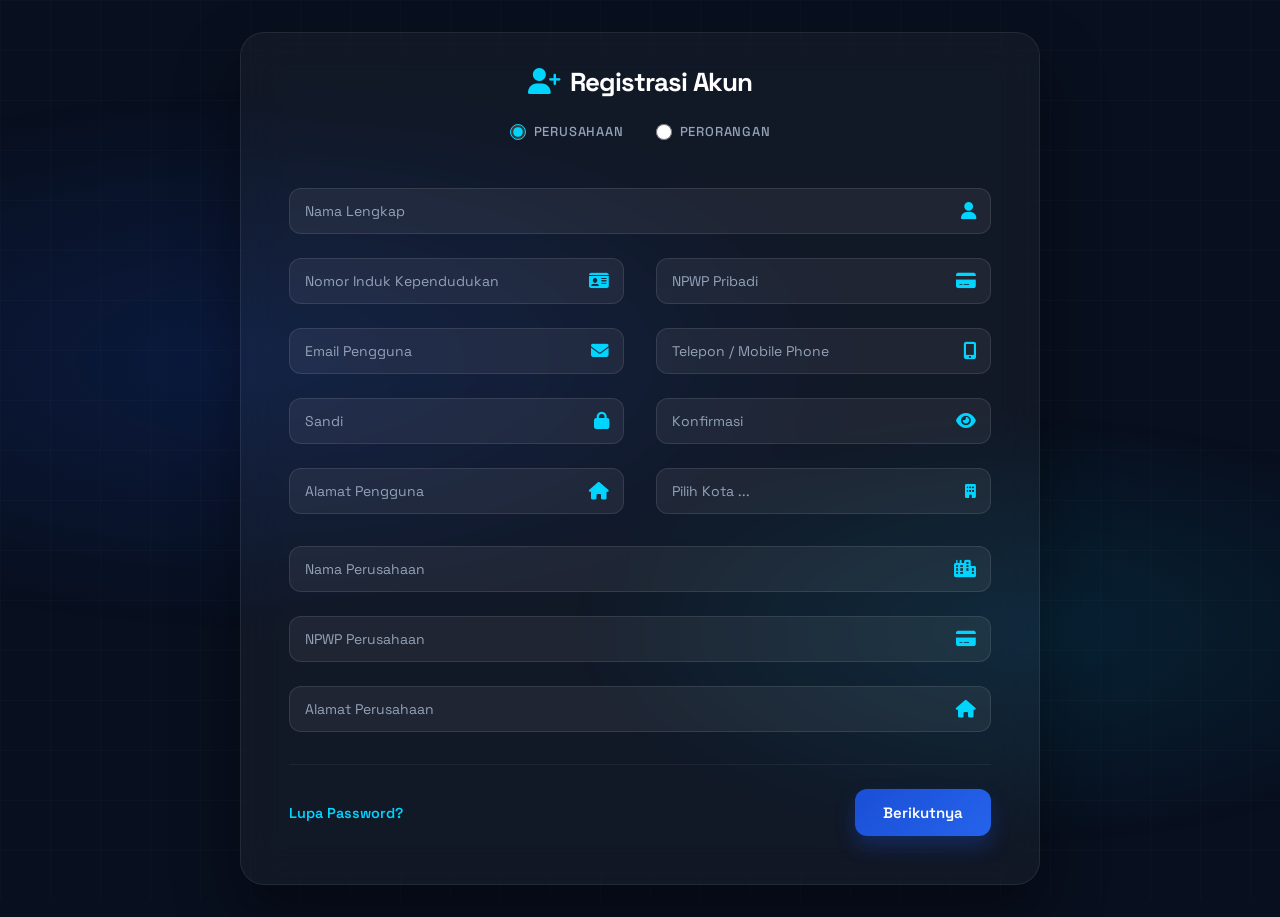
==== frontend/auth/register.html @ d7471e92 "feat: initialize CMS backend with database schema, API endpoints, and frontend dashboard views" ====
<!DOCTYPE html>
<html lang="id">

<head>
    <meta charset="UTF-8">
    <meta name="viewport" content="width=device-width, initial-scale=1.0">
    <title>Registrasi Akun</title>
    <!-- Google Fonts -->
    <link href="https://fonts.googleapis.com/css2?family=Space+Grotesk:wght@300;400;500;600;700&family=JetBrains+Mono:wght@400;600&display=swap" rel="stylesheet">
    <!-- FontAwesome Icons -->
    <link rel="stylesheet" href="https://cdnjs.cloudflare.com/ajax/libs/font-awesome/6.4.0/css/all.min.css">

    <style>
        :root {
            --navy: #080f1e;
            --blue: #1a4fd6;
            --cyan: #00d4ff;
            --green: #10b981;
            --red: #ef4444;
            --gray: #94a3b8;
            --white: #fff;
            --primary: var(--blue);
            --primary-hover: #2563eb;
            --text-main: var(--white);
            --text-muted: var(--gray);
            --error: var(--red);
            --border: rgba(255, 255, 255, 0.1);
            --surface: rgba(255, 255, 255, 0.04);
        }

        * {
            box-sizing: border-box;
            margin: 0;
            padding: 0;
            font-family: 'Space Grotesk', sans-serif;
        }

        body {
            background: var(--navy);
            min-height: 100vh;
            display: flex;
            justify-content: center;
            align-items: center;
            padding: 2rem 1rem;
            color: var(--text-main);
            position: relative;
        }
        
        body::before {
            content: ''; position: fixed; inset: 0;
            background: radial-gradient(ellipse 80% 50% at 20% 40%, rgba(26,79,214,0.18) 0, transparent 60%),
                        radial-gradient(ellipse 60% 40% at 80% 70%, rgba(0,212,255,0.1) 0, transparent 60%);
            pointer-events: none; z-index: -1;
        }
        
        body::after {
            content: ''; position: fixed; inset: 0;
            background-image: linear-gradient(rgba(255,255,255,0.02) 1px, transparent 1px),
                              linear-gradient(90deg, rgba(255,255,255,0.02) 1px, transparent 1px);
            background-size: 50px 50px; pointer-events: none; z-index: -1;
        }

        .container {
            width: 100%;
            max-width: 800px;
            background: var(--surface);
            backdrop-filter: blur(20px);
            -webkit-backdrop-filter: blur(20px);
            border-radius: 24px;
            box-shadow: 0 32px 64px rgba(0, 0, 0, 0.4);
            border: 1px solid rgba(255, 255, 255, 0.08);
            overflow: hidden;
            display: flex;
            flex-direction: column;
            transition: all 0.3s ease;
            position: relative;
            z-index: 10;
        }

        .header {
            padding: 2rem 2rem 1rem 2rem;
            text-align: center;
        }

        .header h2 {
            font-weight: 700;
            color: var(--white);
            display: flex;
            align-items: center;
            justify-content: center;
            gap: 10px;
            margin-bottom: 1.5rem;
            font-size: 26px;
            letter-spacing: -1px;
        }
        
        .header h2 i {
            color: var(--cyan);
        }

        .radio-group {
            display: flex;
            justify-content: center;
            gap: 2rem;
            margin-bottom: 2rem;
        }

        .radio-label {
            display: flex;
            align-items: center;
            gap: 8px;
            cursor: pointer;
            font-weight: 500;
            color: var(--gray);
            font-size: 13px;
            text-transform: uppercase;
            letter-spacing: 0.8px;
        }

        .radio-label input {
            accent-color: var(--cyan);
            width: 16px;
            height: 16px;
            cursor: pointer;
        }

        .stepper {
            display: flex;
            justify-content: space-between;
            align-items: center;
            margin: 0 4rem 2rem 4rem;
            position: relative;
        }

        .stepper::before {
            content: '';
            position: absolute;
            top: 15px;
            left: 10%;
            right: 10%;
            height: 2px;
            background: rgba(255,255,255,0.06);
            z-index: 0;
        }

        .step {
            position: relative;
            z-index: 1;
            display: flex;
            flex-direction: column;
            align-items: center;
            gap: 8px;
            color: var(--text-muted);
            font-size: 0.85rem;
            font-weight: 500;
        }

        .step .icon {
            width: 32px;
            height: 32px;
            border-radius: 50%;
            background: var(--navy);
            border: 2px solid var(--border);
            display: flex;
            align-items: center;
            justify-content: center;
            font-weight: 600;
            color: var(--border);
            transition: all 0.3s ease;
        }

        .step.active {
            color: var(--cyan);
        }

        .step.active .icon {
            border-color: var(--cyan);
            color: var(--cyan);
            box-shadow: 0 0 10px rgba(0, 212, 255, 0.2);
        }

        .step.completed .icon {
            background: var(--primary);
            border-color: var(--primary);
            color: #fff;
        }

        .form-area {
            padding: 0 3rem 3rem 3rem;
            height: 100%;
            display: flex;
            flex-direction: column;
        }

        .form-section {
            margin-bottom: 2rem;
            opacity: 1;
            transition: opacity 0.3s ease;
        }

        .section-title {
            font-weight: 600;
            margin-bottom: 1.5rem;
            padding-bottom: 0.5rem;
            border-bottom: 1px solid var(--border);
            color: var(--cyan);
        }

        .grid-layout {
            display: grid;
            grid-template-columns: 1fr 1fr;
            gap: 1.5rem 2rem;
        }

        .full-width {
            grid-column: span 2;
        }

        .input-group {
            position: relative;
            display: flex;
            flex-direction: column;
        }

        .input-wrapper {
            position: relative;
            display: flex;
            align-items: center;
        }

        .input-wrapper input {
            width: 100%;
            padding: 13px 40px 13px 15px;
            border: 1px solid rgba(255,255,255,0.1);
            border-radius: 12px;
            background: rgba(255,255,255,0.06);
            font-size: 14px;
            color: var(--white);
            outline: none;
            transition: all 0.2s;
        }

        .input-wrapper input:focus {
            border-color: var(--cyan);
            background: rgba(0,212,255,0.05);
            box-shadow: 0 0 0 3px rgba(0,212,255,0.1);
        }

        .input-wrapper input::placeholder {
            color: var(--text-muted);
            font-weight: 400;
        }

        .input-wrapper i {
            position: absolute;
            right: 15px;
            color: var(--cyan);
            font-size: 1.1rem;
            cursor: pointer;
        }

        .error-msg {
            color: #fca5a5;
            font-size: 12px;
            margin-top: 8px;
            display: none;
            align-items: center;
            gap: 5px;
            background: rgba(239, 68, 68, 0.1);
            border: 1px solid rgba(239, 68, 68, 0.3);
            border-radius: 10px;
            padding: 10px;
        }

        .input-group.has-error input, .input-group.has-error .dropdown-trigger {
            border-color: var(--red);
            background: rgba(239, 68, 68, 0.05);
        }

        .input-group.has-error .error-msg {
            display: flex;
        }

        .toggle-password {
            cursor: pointer;
        }

        /* Custom Dropdown Styling */
        .custom-dropdown {
            position: relative;
            width: 100%;
        }

        .dropdown-trigger {
            width: 100%;
            padding: 13px 40px 13px 15px;
            border: 1px solid rgba(255,255,255,0.1);
            border-radius: 12px;
            background: rgba(255,255,255,0.06);
            display: flex;
            justify-content: space-between;
            align-items: center;
            cursor: pointer;
            color: var(--text-muted);
            transition: all 0.2s;
            font-size: 14px;
        }

        .dropdown-trigger.has-value {
            color: var(--white);
        }

        .custom-dropdown.open .dropdown-trigger,
        .dropdown-trigger:focus {
            border-color: var(--cyan);
            background: rgba(0,212,255,0.05);
            box-shadow: 0 0 0 3px rgba(0,212,255,0.1);
        }

        .dropdown-icon {
            position: absolute;
            right: 15px;
            color: var(--cyan);
        }

        .dropdown-menu {
            position: absolute;
            top: 100%;
            left: 0;
            width: 100%;
            background: var(--navy);
            border-radius: 12px;
            box-shadow: 0 20px 40px rgba(0, 0, 0, 0.5);
            margin-top: 5px;
            z-index: 10;
            display: none;
            overflow: hidden;
            border: 1px solid rgba(255, 255, 255, 0.1);
        }

        .custom-dropdown.open .dropdown-menu {
            display: block;
            animation: fadeIn 0.2s ease;
        }

        .search-box {
            padding: 10px;
            border-bottom: 1px solid rgba(255, 255, 255, 0.1);
            position: relative;
        }

        .search-box input {
            width: 100%;
            padding: 10px 10px 10px 35px;
            border: 1px solid rgba(255,255,255,0.1);
            border-radius: 8px;
            outline: none;
            font-size: 0.9rem;
            background: rgba(255,255,255,0.04);
            color: var(--white);
        }

        .search-box input:focus {
            border-color: var(--cyan);
        }

        .search-box i {
            position: absolute;
            left: 20px;
            top: 50%;
            transform: translateY(-50%);
            color: var(--gray);
        }

        .dropdown-items {
            max-height: 200px;
            overflow-y: auto;
        }

        .dropdown-items::-webkit-scrollbar {
            width: 6px;
        }

        .dropdown-items::-webkit-scrollbar-thumb {
            background: rgba(255,255,255,0.1);
            border-radius: 3px;
        }

        .dropdown-group {
            padding: 8px 15px;
            font-weight: 700;
            color: var(--cyan);
            background: rgba(255, 255, 255, 0.02);
            font-size: 0.8rem;
            text-transform: uppercase;
            letter-spacing: 0.8px;
        }

        .dropdown-item {
            padding: 12px 15px 12px 25px;
            cursor: pointer;
            font-size: 0.9rem;
            color: var(--gray);
            transition: all 0.2s;
        }

        .dropdown-item:hover,
        .dropdown-item.active {
            background: rgba(255, 255, 255, 0.05);
            color: var(--white);
            padding-left: 30px;
        }

        .actions {
            display: flex;
            justify-content: flex-end;
            align-items: center;
            gap: 15px;
            margin-top: 2rem;
            padding-top: 1.5rem;
            border-top: 1px solid rgba(255, 255, 255, 0.06);
        }

        .btn {
            padding: 14px 28px;
            border-radius: 12px;
            font-weight: 600;
            cursor: pointer;
            transition: all 0.2s;
            border: none;
            font-size: 15px;
            font-family: 'Space Grotesk', sans-serif;
        }

        .btn-primary {
            background: linear-gradient(135deg, var(--blue), #2563eb);
            color: white;
            box-shadow: 0 10px 20px rgba(26,79,214,0.3);
        }

        .btn-primary:hover {
            transform: translateY(-2px);
            box-shadow: 0 12px 30px rgba(26,79,214,0.5);
        }

        .link {
            color: var(--cyan);
            text-decoration: none;
            font-size: 0.9rem;
            font-weight: 600;
            transition: color 0.2s;
        }

        .link:hover {
            color: var(--white);
        }

        /* Forgot Password View */
        #forgot-view {
            display: none;
            animation: fadeIn 0.4s ease;
        }

        #register-view {
            animation: fadeIn 0.4s ease;
        }

        .forgot-desc {
            text-align: center;
            color: var(--text-muted);
            margin-bottom: 2rem;
            font-size: 14px;
        }

        .otp-container {
            display: none;
            margin-top: 1rem;
        }

        @keyframes fadeIn {
            from { opacity: 0; transform: translateY(10px); }
            to { opacity: 1; transform: translateY(0); }
        }

        @media (max-width: 640px) {
            .grid-layout {
                grid-template-columns: 1fr;
            }

            .full-width {
                grid-column: span 1;
            }

            .form-area {
                padding: 0 1.5rem 2rem 1.5rem;
            }

            .stepper {
                margin: 0 2rem 2rem 2rem;
            }

            .stepper::before {
                left: 15%; right: 15%;
            }
        }
    </style>
</head>

<body>

    <div class="container">
        <!-- REGISTER VIEW -->
        <div id="register-view">
            <div class="header">
                <h2><i class="fas fa-user-plus"></i> Registrasi Akun</h2>

                <div class="radio-group" id="account-type-group">
                    <label class="radio-label">
                        <input type="radio" name="account_type" value="perusahaan" checked> Perusahaan
                    </label>
                    <label class="radio-label">
                        <input type="radio" name="account_type" value="perorangan"> Perorangan
                    </label>
                </div>
            </div>

            <div class="form-area">
                <form id="register-form">
                    <!-- SECTION 1: DATA PRIBADI -->
                    <div class="form-section" id="section-pribadi">

                        <div class="grid-layout">
                            <div class="input-group full-width">
                                <div class="input-wrapper">
                                    <input type="text" placeholder="Nama Lengkap" id="nama_lengkap">
                                    <i class="fas fa-user"></i>
                                </div>
                            </div>

                            <div class="input-group">
                                <div class="input-wrapper">
                                    <input type="text" placeholder="Nomor Induk Kependudukan" id="nik">
                                    <i class="fas fa-id-card"></i>
                                </div>
                            </div>
                            <div class="input-group">
                                <div class="input-wrapper">
                                    <input type="text" placeholder="NPWP Pribadi" id="npwp_pribadi">
                                    <i class="fas fa-credit-card"></i>
                                </div>
                            </div>

                            <div class="input-group">
                                <div class="input-wrapper">
                                    <input type="email" placeholder="Email Pengguna" id="email">
                                    <i class="fas fa-envelope"></i>
                                </div>
                            </div>
                            <div class="input-group">
                                <div class="input-wrapper">
                                    <input type="tel" placeholder="Telepon / Mobile Phone" id="telepon">
                                    <i class="fas fa-mobile-alt"></i>
                                </div>
                            </div>

                            <div class="input-group">
                                <div class="input-wrapper">
                                    <input type="password" placeholder="Sandi" id="password">
                                    <i class="fas fa-lock"></i>
                                </div>
                            </div>
                            <div class="input-group">
                                <div class="input-wrapper">
                                    <input type="password" placeholder="Konfirmasi" id="password_confirm">
                                    <i class="fas fa-eye toggle-password"
                                        onclick="togglePassword('password_confirm', this)"></i>
                                </div>
                            </div>

                            <div class="input-group">
                                <div class="input-wrapper">
                                    <input type="text" placeholder="Alamat Pengguna" id="alamat_pengguna">
                                    <i class="fas fa-home"></i>
                                </div>
                            </div>

                            <!-- CUSTOM DROPDOWN (Pilih Kota) -->
                            <div class="input-group" id="kota-group">
                                <div class="custom-dropdown" id="kota-dropdown">
                                    <div class="dropdown-trigger" onclick="toggleDropdown()">
                                        <span id="kota-selected-text">Pilih Kota ...</span>
                                        <i class="fas fa-building dropdown-icon"></i>
                                    </div>
                                    <div class="dropdown-menu">
                                        <div class="search-box">
                                            <i class="fas fa-search"></i>
                                            <input type="text" placeholder="" id="kota-search" onkeyup="filterKota()">
                                        </div>
                                        <div class="dropdown-items" id="kota-list">
                                            <div class="dropdown-group">Bali</div>
                                            <div class="dropdown-item" onclick="selectKota('Kabupaten Badung')">
                                                Kabupaten Badung</div>
                                            <div class="dropdown-item" onclick="selectKota('Kabupaten Bangli')">
                                                Kabupaten Bangli</div>
                                            <div class="dropdown-item" onclick="selectKota('Kabupaten Buleleng')">
                                                Kabupaten Buleleng</div>
                                            <div class="dropdown-item" onclick="selectKota('Kota Denpasar')">Kota
                                                Denpasar</div>
                                            <div class="dropdown-item" onclick="selectKota('Kabupaten Gianyar')">
                                                Kabupaten Gianyar</div>
                                            <div class="dropdown-item" onclick="selectKota('Kabupaten Jembrana')">
                                                Kabupaten Jembrana</div>
                                            <div class="dropdown-item" onclick="selectKota('Kabupaten Karangasem')">
                                                Kabupaten Karangasem</div>
                                        </div>
                                    </div>
                                </div>
                                <div class="error-msg" id="kota-error">
                                    <i class="fas fa-times-circle"></i> This field is required.
                                </div>
                            </div>
                        </div>
                    </div>

                    <!-- SECTION 2: DATA PERUSAHAAN (Conditionally Hidden) -->
                    <div class="form-section" id="section-perusahaan">
                        <div class="grid-layout">
                            <div class="input-group full-width">
                                <div class="input-wrapper">
                                    <input type="text" placeholder="Nama Perusahaan" id="nama_perusahaan">
                                    <i class="fas fa-city"></i>
                                </div>
                            </div>
                            <div class="input-group full-width">
                                <div class="input-wrapper">
                                    <input type="text" placeholder="NPWP Perusahaan" id="npwp_perusahaan">
                                    <i class="fas fa-credit-card"></i>
                                </div>
                            </div>
                            <div class="input-group full-width">
                                <div class="input-wrapper">
                                    <input type="text" placeholder="Alamat Perusahaan" id="alamat_perusahaan">
                                    <i class="fas fa-home"></i>
                                </div>
                            </div>
                        </div>
                    </div>

                    <div class="actions">
                        <a href="#" class="link" onclick="showForgotView(event)" style="margin-right: auto;">Lupa
                            Password?</a>
                        <span id="btn-sebelumnya" class="btn"
                            style="background: transparent; color: var(--text-muted); display: none;">Sebelumnya</span>
                        <button type="button" class="btn btn-primary" onclick="submitRegister()">Berikutnya</button>
                    </div>
                </form>
            </div>
        </div>

        <!-- FORGOT PASSWORD VIEW -->
        <div id="forgot-view">
            <div class="header">
                <h2><i class="fas fa-unlock-alt"></i> Lupa Password</h2>
            </div>
            <div class="form-area">
                <p class="forgot-desc">Masukkan alamat email yang terdaftar untuk menerima instruksi beserta kode
                    verifikasi.</p>
                <div class="grid-layout" style="grid-template-columns: 1fr;">
                    <div class="input-group">
                        <div class="input-wrapper">
                            <input type="email" placeholder="Email Pengguna" id="forgot-email">
                            <i class="fas fa-envelope"></i>
                        </div>
                    </div>
                </div>

                <div class="grid-layout otp-container" id="otp-section">
                    <div class="input-group">
                        <div class="input-wrapper">
                            <input type="text" placeholder="Kode Verifikasi (OTP)" id="forgot-otp">
                            <i class="fas fa-key"></i>
                        </div>
                        <p style="font-size: 0.8rem; color: var(--primary); margin-top: 5px;">Kode telah dikirim ke
                            email Anda.</p>
                    </div>
                </div>

                <div class="actions">
                    <a href="#" class="link" onclick="showRegisterView(event)" style="margin-right: auto;">Kembali ke
                        Login/Registrasi</a>
                    <button type="button" class="btn btn-primary" id="btn-forgot-action"
                        onclick="handleForgotAction()">Kirim Kode</button>
                </div>
            </div>
        </div>

    </div>

    <script>
        // --- Register View Logic ---

        // Handle Account Type Toggle
        const radios = document.querySelectorAll('input[name="account_type"]');
        const sectionPerusahaan = document.getElementById('section-perusahaan');
        const step2 = document.getElementById('step-2');
        const labelStep2 = document.getElementById('label-step-2');

        radios.forEach(radio => {
            radio.addEventListener('change', (e) => {
                if (e.target.value === 'perorangan') {
                    // Hide Perusahaan fields
                    sectionPerusahaan.style.display = 'none';
                    // Update Stepper
                    step2.style.display = 'none';
                } else {
                    // Show Perusahaan fields
                    sectionPerusahaan.style.display = 'block';
                    step2.style.display = 'flex';
                }
            });
        });

        // Toggle Password Visibility
        function togglePassword(inputId, icon) {
            const input = document.getElementById(inputId);
            if (input.type === "password") {
                input.type = "text";
                icon.classList.remove('fa-eye');
                icon.classList.add('fa-eye-slash');
            } else {
                input.type = "password";
                icon.classList.remove('fa-eye-slash');
                icon.classList.add('fa-eye');
            }
        }

        // Custom Dropdown Logic
        const dropdown = document.getElementById('kota-dropdown');
        const kotaInput = document.getElementById('kota-search');
        let selectedKota = null;

        function toggleDropdown() {
            dropdown.classList.toggle('open');
            if (dropdown.classList.contains('open')) {
                kotaInput.focus();
            }
        }

        // Close dropdown when clicking outside
        document.addEventListener('click', function (event) {
            if (!dropdown.contains(event.target)) {
                dropdown.classList.remove('open');
            }
        });

        function filterKota() {
            const filter = kotaInput.value.toLowerCase();
            const items = document.getElementsByClassName('dropdown-item');

            for (let i = 0; i < items.length; i++) {
                const txtValue = items[i].textContent || items[i].innerText;
                if (txtValue.toLowerCase().indexOf(filter) > -1) {
                    items[i].style.display = "";
                } else {
                    items[i].style.display = "none";
                }
            }
        }

        function selectKota(kota) {
            selectedKota = kota;
            const triggerText = document.getElementById('kota-selected-text');
            triggerText.innerText = kota;

            const trigger = document.querySelector('.dropdown-trigger');
            trigger.classList.add('has-value');

            // Remove error if exists
            document.getElementById('kota-group').classList.remove('has-error');

            dropdown.classList.remove('open');
        }

        function submitRegister() {
            // Validation example for the Dropdown (required as requested)
            const kotaGroup = document.getElementById('kota-group');
            if (!selectedKota) {
                kotaGroup.classList.add('has-error');

                // Shake animation for error
                kotaGroup.animate([
                    { transform: 'translateX(0)' },
                    { transform: 'translateX(-10px)' },
                    { transform: 'translateX(10px)' },
                    { transform: 'translateX(0)' }
                ], { duration: 400 });
                return;
            }

            // Simulate proceeding to Step 3 (Selesai)
            const step3 = document.getElementById('step-3');
            step3.classList.add('active');
            step3.classList.add('completed');
            step3.querySelector('.icon').innerHTML = '<i class="fas fa-check"></i>';
            step3.querySelector('.icon').style.color = '#fff';

            // Convert step 2 to checkmark if Perusahaan
            if (document.querySelector('input[name="account_type"]:checked').value === 'perusahaan') {
                const step2 = document.getElementById('step-2');
                step2.classList.add('completed');
                step2.querySelector('.icon').innerHTML = '<i class="fas fa-check"></i>';
            }

            alert("Pendaftaran berhasil diverifikasi! Form valid.");
        }

        // --- Forgot Password View Logic ---
        const registerView = document.getElementById('register-view');
        const forgotView = document.getElementById('forgot-view');
        let forgotState = 0; // 0: enter email, 1: verify code

        // Auto-show forgot password if hash is present
        window.addEventListener('load', () => {
            if (window.location.hash === '#forgot') {
                showForgotView({ preventDefault: () => {} });
            }
        });

        function showForgotView(e) {
            e.preventDefault();
            registerView.style.display = 'none';
            forgotView.style.display = 'block';
            forgotState = 0;
            document.getElementById('otp-section').style.display = 'none';
            document.getElementById('btn-forgot-action').innerText = 'Kirim Kode';
            document.getElementById('forgot-email').readOnly = false;
        }

        function showRegisterView(e) {
            e.preventDefault();
            forgotView.style.display = 'none';
            registerView.style.display = 'block';
        }

        function handleForgotAction() {
            const btn = document.getElementById('btn-forgot-action');
            if (forgotState === 0) {
                const email = document.getElementById('forgot-email').value;
                if (!email) {
                    alert("Harap masukkan email.");
                    return;
                }
                // Simulate sending OTP
                btn.innerHTML = '<i class="fas fa-spinner fa-spin"></i> Mengirim...';
                setTimeout(() => {
                    document.getElementById('otp-section').style.display = 'block';
                    document.getElementById('forgot-email').readOnly = true;
                    btn.innerText = 'Verifikasi & Reset';
                    forgotState = 1;
                }, 1000);
            } else if (forgotState === 1) {
                const otp = document.getElementById('forgot-otp').value;
                if (!otp) {
                    alert("Harap masukkan kode OTP.");
                    return;
                }
                // Simulate Verifying
                btn.innerHTML = '<i class="fas fa-spinner fa-spin"></i> Memverifikasi...';
                setTimeout(() => {
                    alert("Verifikasi berhasil! Silakan buat password baru (simulasi).");
                    showRegisterView({ preventDefault: () => { } });
                }, 1000);
            }
        }
    </script>
</body>

</html>
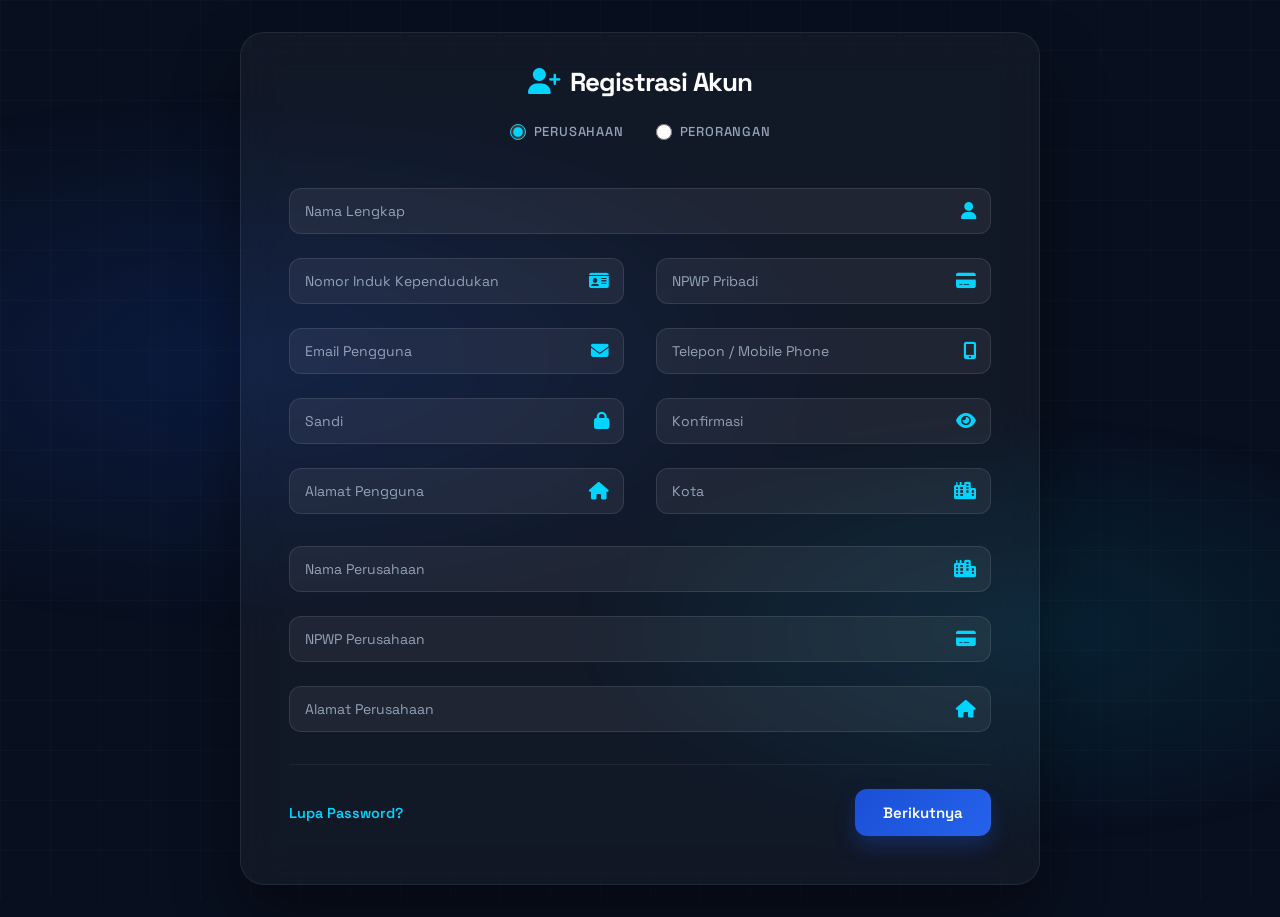
==== commit 97523d98: "feat: implement user registration and add stakeholder dashboard with tracking, container management," ====
--- a/frontend/auth/register.html
+++ b/frontend/auth/register.html
@@ -584,39 +584,10 @@
                                 </div>
                             </div>
 
-                            <!-- CUSTOM DROPDOWN (Pilih Kota) -->
-                            <div class="input-group" id="kota-group">
-                                <div class="custom-dropdown" id="kota-dropdown">
-                                    <div class="dropdown-trigger" onclick="toggleDropdown()">
-                                        <span id="kota-selected-text">Pilih Kota ...</span>
-                                        <i class="fas fa-building dropdown-icon"></i>
-                                    </div>
-                                    <div class="dropdown-menu">
-                                        <div class="search-box">
-                                            <i class="fas fa-search"></i>
-                                            <input type="text" placeholder="" id="kota-search" onkeyup="filterKota()">
-                                        </div>
-                                        <div class="dropdown-items" id="kota-list">
-                                            <div class="dropdown-group">Bali</div>
-                                            <div class="dropdown-item" onclick="selectKota('Kabupaten Badung')">
-                                                Kabupaten Badung</div>
-                                            <div class="dropdown-item" onclick="selectKota('Kabupaten Bangli')">
-                                                Kabupaten Bangli</div>
-                                            <div class="dropdown-item" onclick="selectKota('Kabupaten Buleleng')">
-                                                Kabupaten Buleleng</div>
-                                            <div class="dropdown-item" onclick="selectKota('Kota Denpasar')">Kota
-                                                Denpasar</div>
-                                            <div class="dropdown-item" onclick="selectKota('Kabupaten Gianyar')">
-                                                Kabupaten Gianyar</div>
-                                            <div class="dropdown-item" onclick="selectKota('Kabupaten Jembrana')">
-                                                Kabupaten Jembrana</div>
-                                            <div class="dropdown-item" onclick="selectKota('Kabupaten Karangasem')">
-                                                Kabupaten Karangasem</div>
-                                        </div>
-                                    </div>
-                                </div>
-                                <div class="error-msg" id="kota-error">
-                                    <i class="fas fa-times-circle"></i> This field is required.
+                            <div class="input-group">
+                                <div class="input-wrapper">
+                                    <input type="text" placeholder="Kota" id="kota">
+                                    <i class="fas fa-city"></i>
                                 </div>
                             </div>
                         </div>
@@ -694,6 +665,18 @@
             </div>
         </div>
 
+        </div>
+
+        <!-- SUCCESS VIEW -->
+        <div id="success-view" style="display: none; text-align: center; padding: 4rem 2rem;">
+            <div style="font-size: 4rem; color: var(--green); margin-bottom: 1rem;">
+                <i class="fas fa-check-circle"></i>
+            </div>
+            <h2 style="font-weight: 700; margin-bottom: 1rem;">Registrasi Sukses</h2>
+            <p style="color: var(--text-muted); margin-bottom: 2rem;">Akun Anda telah berhasil didaftarkan. Harap menunggu verifikasi dari admin sebelum Anda dapat login ke dalam sistem.</p>
+            <a href="login.html" class="btn btn-primary" style="text-decoration: none; display: inline-block;">Kembali ke Login</a>
+        </div>
+
     </div>
 
     <script>
@@ -734,84 +717,38 @@
             }
         }
 
-        // Custom Dropdown Logic
-        const dropdown = document.getElementById('kota-dropdown');
-        const kotaInput = document.getElementById('kota-search');
-        let selectedKota = null;
-
-        function toggleDropdown() {
-            dropdown.classList.toggle('open');
-            if (dropdown.classList.contains('open')) {
-                kotaInput.focus();
-            }
-        }
-
-        // Close dropdown when clicking outside
-        document.addEventListener('click', function (event) {
-            if (!dropdown.contains(event.target)) {
-                dropdown.classList.remove('open');
-            }
-        });
-
-        function filterKota() {
-            const filter = kotaInput.value.toLowerCase();
-            const items = document.getElementsByClassName('dropdown-item');
-
-            for (let i = 0; i < items.length; i++) {
-                const txtValue = items[i].textContent || items[i].innerText;
-                if (txtValue.toLowerCase().indexOf(filter) > -1) {
-                    items[i].style.display = "";
+
+
+        async function submitRegister() {
+            const name = document.getElementById('nama_lengkap').value;
+            const email = document.getElementById('email').value;
+            const password = document.getElementById('password').value;
+            const port = document.getElementById('kota').value;
+
+            if (!name || !email || !password) {
+                alert("Harap lengkapi nama, email, dan password.");
+                return;
+            }
+
+            try {
+                const response = await fetch('../../backend/api/register.php', {
+                    method: 'POST',
+                    headers: { 'Content-Type': 'application/json' },
+                    body: JSON.stringify({ name, email, password, port })
+                });
+
+                const result = await response.json();
+                
+                if (result.success) {
+                    // Show success message
+                    document.getElementById('register-view').style.display = 'none';
+                    document.getElementById('success-view').style.display = 'block';
                 } else {
-                    items[i].style.display = "none";
+                    alert(result.error || "Pendaftaran gagal");
                 }
-            }
-        }
-
-        function selectKota(kota) {
-            selectedKota = kota;
-            const triggerText = document.getElementById('kota-selected-text');
-            triggerText.innerText = kota;
-
-            const trigger = document.querySelector('.dropdown-trigger');
-            trigger.classList.add('has-value');
-
-            // Remove error if exists
-            document.getElementById('kota-group').classList.remove('has-error');
-
-            dropdown.classList.remove('open');
-        }
-
-        function submitRegister() {
-            // Validation example for the Dropdown (required as requested)
-            const kotaGroup = document.getElementById('kota-group');
-            if (!selectedKota) {
-                kotaGroup.classList.add('has-error');
-
-                // Shake animation for error
-                kotaGroup.animate([
-                    { transform: 'translateX(0)' },
-                    { transform: 'translateX(-10px)' },
-                    { transform: 'translateX(10px)' },
-                    { transform: 'translateX(0)' }
-                ], { duration: 400 });
-                return;
-            }
-
-            // Simulate proceeding to Step 3 (Selesai)
-            const step3 = document.getElementById('step-3');
-            step3.classList.add('active');
-            step3.classList.add('completed');
-            step3.querySelector('.icon').innerHTML = '<i class="fas fa-check"></i>';
-            step3.querySelector('.icon').style.color = '#fff';
-
-            // Convert step 2 to checkmark if Perusahaan
-            if (document.querySelector('input[name="account_type"]:checked').value === 'perusahaan') {
-                const step2 = document.getElementById('step-2');
-                step2.classList.add('completed');
-                step2.querySelector('.icon').innerHTML = '<i class="fas fa-check"></i>';
-            }
-
-            alert("Pendaftaran berhasil diverifikasi! Form valid.");
+            } catch (error) {
+                alert("Terjadi kesalahan jaringan.");
+            }
         }
 
         // --- Forgot Password View Logic ---
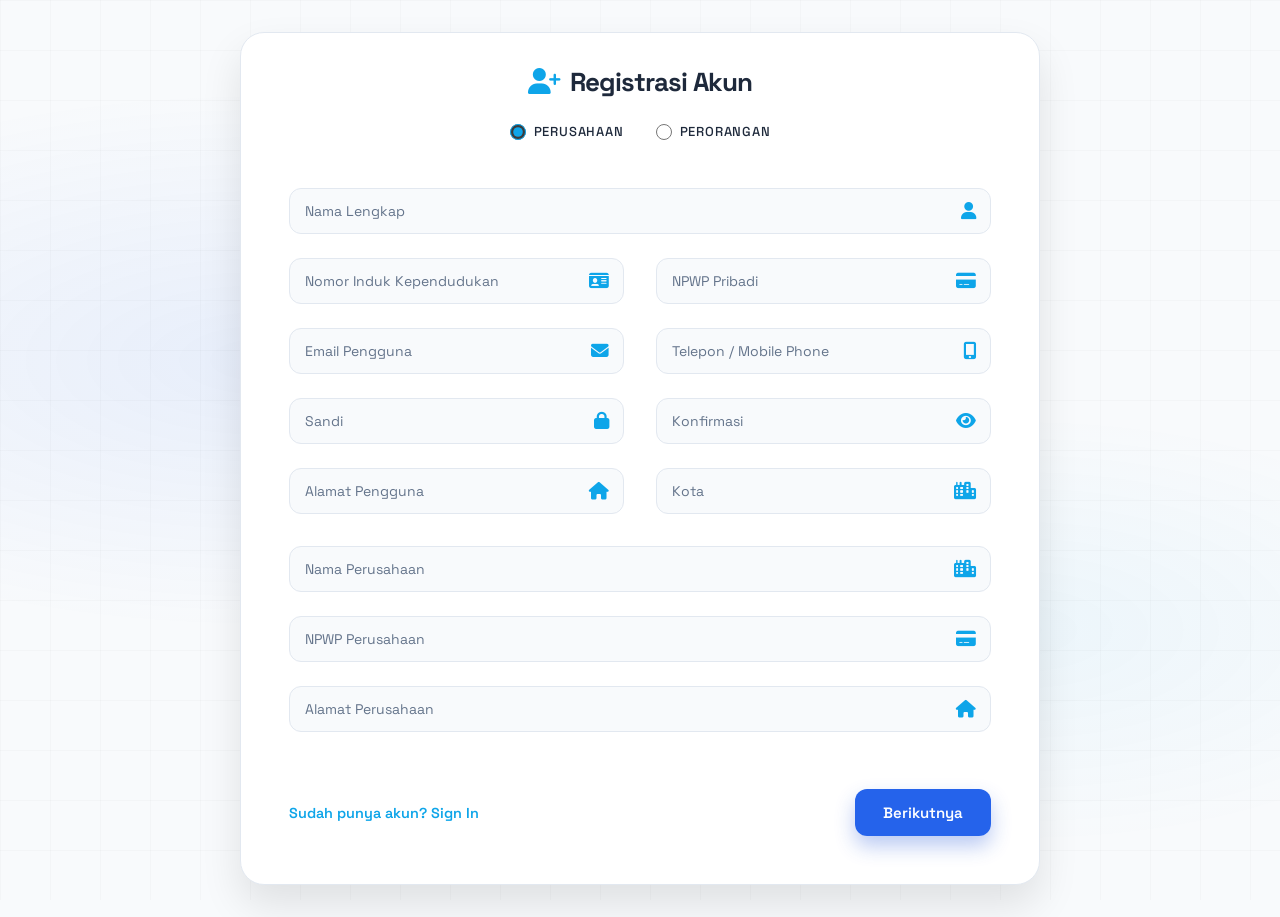
==== commit b6f68722: "feat: implement core user authentication, multi-role dashboard structure, and backend API integratio" ====
--- a/frontend/auth/register.html
+++ b/frontend/auth/register.html
@@ -9,501 +9,7 @@
     <link href="https://fonts.googleapis.com/css2?family=Space+Grotesk:wght@300;400;500;600;700&family=JetBrains+Mono:wght@400;600&display=swap" rel="stylesheet">
     <!-- FontAwesome Icons -->
     <link rel="stylesheet" href="https://cdnjs.cloudflare.com/ajax/libs/font-awesome/6.4.0/css/all.min.css">
-
-    <style>
-        :root {
-            --navy: #080f1e;
-            --blue: #1a4fd6;
-            --cyan: #00d4ff;
-            --green: #10b981;
-            --red: #ef4444;
-            --gray: #94a3b8;
-            --white: #fff;
-            --primary: var(--blue);
-            --primary-hover: #2563eb;
-            --text-main: var(--white);
-            --text-muted: var(--gray);
-            --error: var(--red);
-            --border: rgba(255, 255, 255, 0.1);
-            --surface: rgba(255, 255, 255, 0.04);
-        }
-
-        * {
-            box-sizing: border-box;
-            margin: 0;
-            padding: 0;
-            font-family: 'Space Grotesk', sans-serif;
-        }
-
-        body {
-            background: var(--navy);
-            min-height: 100vh;
-            display: flex;
-            justify-content: center;
-            align-items: center;
-            padding: 2rem 1rem;
-            color: var(--text-main);
-            position: relative;
-        }
-        
-        body::before {
-            content: ''; position: fixed; inset: 0;
-            background: radial-gradient(ellipse 80% 50% at 20% 40%, rgba(26,79,214,0.18) 0, transparent 60%),
-                        radial-gradient(ellipse 60% 40% at 80% 70%, rgba(0,212,255,0.1) 0, transparent 60%);
-            pointer-events: none; z-index: -1;
-        }
-        
-        body::after {
-            content: ''; position: fixed; inset: 0;
-            background-image: linear-gradient(rgba(255,255,255,0.02) 1px, transparent 1px),
-                              linear-gradient(90deg, rgba(255,255,255,0.02) 1px, transparent 1px);
-            background-size: 50px 50px; pointer-events: none; z-index: -1;
-        }
-
-        .container {
-            width: 100%;
-            max-width: 800px;
-            background: var(--surface);
-            backdrop-filter: blur(20px);
-            -webkit-backdrop-filter: blur(20px);
-            border-radius: 24px;
-            box-shadow: 0 32px 64px rgba(0, 0, 0, 0.4);
-            border: 1px solid rgba(255, 255, 255, 0.08);
-            overflow: hidden;
-            display: flex;
-            flex-direction: column;
-            transition: all 0.3s ease;
-            position: relative;
-            z-index: 10;
-        }
-
-        .header {
-            padding: 2rem 2rem 1rem 2rem;
-            text-align: center;
-        }
-
-        .header h2 {
-            font-weight: 700;
-            color: var(--white);
-            display: flex;
-            align-items: center;
-            justify-content: center;
-            gap: 10px;
-            margin-bottom: 1.5rem;
-            font-size: 26px;
-            letter-spacing: -1px;
-        }
-        
-        .header h2 i {
-            color: var(--cyan);
-        }
-
-        .radio-group {
-            display: flex;
-            justify-content: center;
-            gap: 2rem;
-            margin-bottom: 2rem;
-        }
-
-        .radio-label {
-            display: flex;
-            align-items: center;
-            gap: 8px;
-            cursor: pointer;
-            font-weight: 500;
-            color: var(--gray);
-            font-size: 13px;
-            text-transform: uppercase;
-            letter-spacing: 0.8px;
-        }
-
-        .radio-label input {
-            accent-color: var(--cyan);
-            width: 16px;
-            height: 16px;
-            cursor: pointer;
-        }
-
-        .stepper {
-            display: flex;
-            justify-content: space-between;
-            align-items: center;
-            margin: 0 4rem 2rem 4rem;
-            position: relative;
-        }
-
-        .stepper::before {
-            content: '';
-            position: absolute;
-            top: 15px;
-            left: 10%;
-            right: 10%;
-            height: 2px;
-            background: rgba(255,255,255,0.06);
-            z-index: 0;
-        }
-
-        .step {
-            position: relative;
-            z-index: 1;
-            display: flex;
-            flex-direction: column;
-            align-items: center;
-            gap: 8px;
-            color: var(--text-muted);
-            font-size: 0.85rem;
-            font-weight: 500;
-        }
-
-        .step .icon {
-            width: 32px;
-            height: 32px;
-            border-radius: 50%;
-            background: var(--navy);
-            border: 2px solid var(--border);
-            display: flex;
-            align-items: center;
-            justify-content: center;
-            font-weight: 600;
-            color: var(--border);
-            transition: all 0.3s ease;
-        }
-
-        .step.active {
-            color: var(--cyan);
-        }
-
-        .step.active .icon {
-            border-color: var(--cyan);
-            color: var(--cyan);
-            box-shadow: 0 0 10px rgba(0, 212, 255, 0.2);
-        }
-
-        .step.completed .icon {
-            background: var(--primary);
-            border-color: var(--primary);
-            color: #fff;
-        }
-
-        .form-area {
-            padding: 0 3rem 3rem 3rem;
-            height: 100%;
-            display: flex;
-            flex-direction: column;
-        }
-
-        .form-section {
-            margin-bottom: 2rem;
-            opacity: 1;
-            transition: opacity 0.3s ease;
-        }
-
-        .section-title {
-            font-weight: 600;
-            margin-bottom: 1.5rem;
-            padding-bottom: 0.5rem;
-            border-bottom: 1px solid var(--border);
-            color: var(--cyan);
-        }
-
-        .grid-layout {
-            display: grid;
-            grid-template-columns: 1fr 1fr;
-            gap: 1.5rem 2rem;
-        }
-
-        .full-width {
-            grid-column: span 2;
-        }
-
-        .input-group {
-            position: relative;
-            display: flex;
-            flex-direction: column;
-        }
-
-        .input-wrapper {
-            position: relative;
-            display: flex;
-            align-items: center;
-        }
-
-        .input-wrapper input {
-            width: 100%;
-            padding: 13px 40px 13px 15px;
-            border: 1px solid rgba(255,255,255,0.1);
-            border-radius: 12px;
-            background: rgba(255,255,255,0.06);
-            font-size: 14px;
-            color: var(--white);
-            outline: none;
-            transition: all 0.2s;
-        }
-
-        .input-wrapper input:focus {
-            border-color: var(--cyan);
-            background: rgba(0,212,255,0.05);
-            box-shadow: 0 0 0 3px rgba(0,212,255,0.1);
-        }
-
-        .input-wrapper input::placeholder {
-            color: var(--text-muted);
-            font-weight: 400;
-        }
-
-        .input-wrapper i {
-            position: absolute;
-            right: 15px;
-            color: var(--cyan);
-            font-size: 1.1rem;
-            cursor: pointer;
-        }
-
-        .error-msg {
-            color: #fca5a5;
-            font-size: 12px;
-            margin-top: 8px;
-            display: none;
-            align-items: center;
-            gap: 5px;
-            background: rgba(239, 68, 68, 0.1);
-            border: 1px solid rgba(239, 68, 68, 0.3);
-            border-radius: 10px;
-            padding: 10px;
-        }
-
-        .input-group.has-error input, .input-group.has-error .dropdown-trigger {
-            border-color: var(--red);
-            background: rgba(239, 68, 68, 0.05);
-        }
-
-        .input-group.has-error .error-msg {
-            display: flex;
-        }
-
-        .toggle-password {
-            cursor: pointer;
-        }
-
-        /* Custom Dropdown Styling */
-        .custom-dropdown {
-            position: relative;
-            width: 100%;
-        }
-
-        .dropdown-trigger {
-            width: 100%;
-            padding: 13px 40px 13px 15px;
-            border: 1px solid rgba(255,255,255,0.1);
-            border-radius: 12px;
-            background: rgba(255,255,255,0.06);
-            display: flex;
-            justify-content: space-between;
-            align-items: center;
-            cursor: pointer;
-            color: var(--text-muted);
-            transition: all 0.2s;
-            font-size: 14px;
-        }
-
-        .dropdown-trigger.has-value {
-            color: var(--white);
-        }
-
-        .custom-dropdown.open .dropdown-trigger,
-        .dropdown-trigger:focus {
-            border-color: var(--cyan);
-            background: rgba(0,212,255,0.05);
-            box-shadow: 0 0 0 3px rgba(0,212,255,0.1);
-        }
-
-        .dropdown-icon {
-            position: absolute;
-            right: 15px;
-            color: var(--cyan);
-        }
-
-        .dropdown-menu {
-            position: absolute;
-            top: 100%;
-            left: 0;
-            width: 100%;
-            background: var(--navy);
-            border-radius: 12px;
-            box-shadow: 0 20px 40px rgba(0, 0, 0, 0.5);
-            margin-top: 5px;
-            z-index: 10;
-            display: none;
-            overflow: hidden;
-            border: 1px solid rgba(255, 255, 255, 0.1);
-        }
-
-        .custom-dropdown.open .dropdown-menu {
-            display: block;
-            animation: fadeIn 0.2s ease;
-        }
-
-        .search-box {
-            padding: 10px;
-            border-bottom: 1px solid rgba(255, 255, 255, 0.1);
-            position: relative;
-        }
-
-        .search-box input {
-            width: 100%;
-            padding: 10px 10px 10px 35px;
-            border: 1px solid rgba(255,255,255,0.1);
-            border-radius: 8px;
-            outline: none;
-            font-size: 0.9rem;
-            background: rgba(255,255,255,0.04);
-            color: var(--white);
-        }
-
-        .search-box input:focus {
-            border-color: var(--cyan);
-        }
-
-        .search-box i {
-            position: absolute;
-            left: 20px;
-            top: 50%;
-            transform: translateY(-50%);
-            color: var(--gray);
-        }
-
-        .dropdown-items {
-            max-height: 200px;
-            overflow-y: auto;
-        }
-
-        .dropdown-items::-webkit-scrollbar {
-            width: 6px;
-        }
-
-        .dropdown-items::-webkit-scrollbar-thumb {
-            background: rgba(255,255,255,0.1);
-            border-radius: 3px;
-        }
-
-        .dropdown-group {
-            padding: 8px 15px;
-            font-weight: 700;
-            color: var(--cyan);
-            background: rgba(255, 255, 255, 0.02);
-            font-size: 0.8rem;
-            text-transform: uppercase;
-            letter-spacing: 0.8px;
-        }
-
-        .dropdown-item {
-            padding: 12px 15px 12px 25px;
-            cursor: pointer;
-            font-size: 0.9rem;
-            color: var(--gray);
-            transition: all 0.2s;
-        }
-
-        .dropdown-item:hover,
-        .dropdown-item.active {
-            background: rgba(255, 255, 255, 0.05);
-            color: var(--white);
-            padding-left: 30px;
-        }
-
-        .actions {
-            display: flex;
-            justify-content: flex-end;
-            align-items: center;
-            gap: 15px;
-            margin-top: 2rem;
-            padding-top: 1.5rem;
-            border-top: 1px solid rgba(255, 255, 255, 0.06);
-        }
-
-        .btn {
-            padding: 14px 28px;
-            border-radius: 12px;
-            font-weight: 600;
-            cursor: pointer;
-            transition: all 0.2s;
-            border: none;
-            font-size: 15px;
-            font-family: 'Space Grotesk', sans-serif;
-        }
-
-        .btn-primary {
-            background: linear-gradient(135deg, var(--blue), #2563eb);
-            color: white;
-            box-shadow: 0 10px 20px rgba(26,79,214,0.3);
-        }
-
-        .btn-primary:hover {
-            transform: translateY(-2px);
-            box-shadow: 0 12px 30px rgba(26,79,214,0.5);
-        }
-
-        .link {
-            color: var(--cyan);
-            text-decoration: none;
-            font-size: 0.9rem;
-            font-weight: 600;
-            transition: color 0.2s;
-        }
-
-        .link:hover {
-            color: var(--white);
-        }
-
-        /* Forgot Password View */
-        #forgot-view {
-            display: none;
-            animation: fadeIn 0.4s ease;
-        }
-
-        #register-view {
-            animation: fadeIn 0.4s ease;
-        }
-
-        .forgot-desc {
-            text-align: center;
-            color: var(--text-muted);
-            margin-bottom: 2rem;
-            font-size: 14px;
-        }
-
-        .otp-container {
-            display: none;
-            margin-top: 1rem;
-        }
-
-        @keyframes fadeIn {
-            from { opacity: 0; transform: translateY(10px); }
-            to { opacity: 1; transform: translateY(0); }
-        }
-
-        @media (max-width: 640px) {
-            .grid-layout {
-                grid-template-columns: 1fr;
-            }
-
-            .full-width {
-                grid-column: span 1;
-            }
-
-            .form-area {
-                padding: 0 1.5rem 2rem 1.5rem;
-            }
-
-            .stepper {
-                margin: 0 2rem 2rem 2rem;
-            }
-
-            .stepper::before {
-                left: 15%; right: 15%;
-            }
-        }
-    </style>
+    <link rel="stylesheet" href="../assets/css/register.css">
 </head>
 
 <body>
@@ -618,8 +124,7 @@
                     </div>
 
                     <div class="actions">
-                        <a href="#" class="link" onclick="showForgotView(event)" style="margin-right: auto;">Lupa
-                            Password?</a>
+                        <a href="login.html" class="link" style="margin-right: auto;">Sudah punya akun? Sign In</a>
                         <span id="btn-sebelumnya" class="btn"
                             style="background: transparent; color: var(--text-muted); display: none;">Sebelumnya</span>
                         <button type="button" class="btn btn-primary" onclick="submitRegister()">Berikutnya</button>
@@ -657,14 +162,12 @@
                 </div>
 
                 <div class="actions">
-                    <a href="#" class="link" onclick="showRegisterView(event)" style="margin-right: auto;">Kembali ke
-                        Login/Registrasi</a>
+                    <a href="login.html" class="link" style="margin-right: auto;">Kembali ke
+                        login</a>
                     <button type="button" class="btn btn-primary" id="btn-forgot-action"
                         onclick="handleForgotAction()">Kirim Kode</button>
                 </div>
             </div>
-        </div>
-
         </div>
 
         <!-- SUCCESS VIEW -->
@@ -719,22 +222,30 @@
 
 
 
+        let isRegistering = false;
         async function submitRegister() {
-            const name = document.getElementById('nama_lengkap').value;
-            const email = document.getElementById('email').value;
-            const password = document.getElementById('password').value;
-            const port = document.getElementById('kota').value;
-
-            if (!name || !email || !password) {
-                alert("Harap lengkapi nama, email, dan password.");
-                return;
-            }
-
+            if (isRegistering) return;
+            isRegistering = true;
             try {
+                const isPerusahaan = document.querySelector('input[name="account_type"]:checked').value === 'perusahaan';
+                const name = document.getElementById('nama_lengkap').value;
+                const nik = document.getElementById('nik').value;
+                const npwp = isPerusahaan ? document.getElementById('npwp_perusahaan').value : document.getElementById('npwp_pribadi').value;
+                const email = document.getElementById('email').value;
+                const telepon = document.getElementById('telepon').value;
+                const password = document.getElementById('password').value;
+                const alamat = isPerusahaan ? document.getElementById('alamat_perusahaan').value : document.getElementById('alamat_pengguna').value;
+                const port = document.getElementById('kota').value;
+
+                if (!name || !email || !password) {
+                    alert("Harap lengkapi nama, email, dan password.");
+                    return;
+                }
+
                 const response = await fetch('../../backend/api/register.php', {
                     method: 'POST',
                     headers: { 'Content-Type': 'application/json' },
-                    body: JSON.stringify({ name, email, password, port })
+                    body: JSON.stringify({ name, nik, npwp, email, telepon, password, alamat, port })
                 });
 
                 const result = await response.json();
@@ -748,6 +259,8 @@
                 }
             } catch (error) {
                 alert("Terjadi kesalahan jaringan.");
+            } finally {
+                isRegistering = false;
             }
         }
 
@@ -812,4 +325,4 @@
     </script>
 </body>
 
-</html>+</html>
--- a/frontend/assets/css/register.css
+++ b/frontend/assets/css/register.css
@@ -0,0 +1,492 @@
+:root {
+            --bg-dark: #f8fafc;
+            --card-bg: #ffffff;
+            --primary: #2563eb;
+            --secondary: #64748b;
+            --accent: #0ea5e9;
+            --cyan: #0ea5e9;
+            --blue: #2563eb;
+            --green: #10b981;
+            --red: #ef4444;
+            --white: #1e293b;
+            --text-main: #1e293b;
+            --text-muted: #64748b;
+            --border: #e2e8f0;
+            --input-bg: #f8fafc;
+            --surface: #ffffff;
+            --navy: #f8fafc;
+        }
+
+        * {
+            box-sizing: border-box;
+            margin: 0;
+            padding: 0;
+            font-family: 'Space Grotesk', sans-serif;
+        }
+
+        body {
+            background: var(--navy);
+            min-height: 100vh;
+            display: flex;
+            justify-content: center;
+            align-items: center;
+            padding: 2rem 1rem;
+            color: var(--text-main);
+            position: relative;
+        }
+        
+        body::before {
+    content: ''; position: fixed; inset: 0;
+    background: radial-gradient(ellipse 80% 50% at 20% 40%, rgba(37,99,235,0.08) 0, transparent 60%),
+                radial-gradient(ellipse 60% 40% at 80% 70%, rgba(14,165,233,0.05) 0, transparent 60%);
+    pointer-events: none; z-index: -1;
+}
+        
+        body::after {
+    content: ''; position: fixed; inset: 0;
+    background-image: linear-gradient(rgba(0,0,0,0.02) 1px, transparent 1px),
+                      linear-gradient(90deg, rgba(0,0,0,0.02) 1px, transparent 1px);
+    background-size: 50px 50px; pointer-events: none; z-index: -1;
+}
+
+        .container {
+    width: 100%;
+    max-width: 800px;
+    background: var(--surface);
+    border-radius: 24px;
+    box-shadow: 0 20px 40px rgba(0, 0, 0, 0.1);
+    border: 1px solid var(--border);
+    overflow: hidden;
+    display: flex;
+    flex-direction: column;
+    transition: all 0.3s ease;
+    position: relative;
+    z-index: 10;
+}
+
+        .header {
+            padding: 2rem 2rem 1rem 2rem;
+            text-align: center;
+        }
+
+        .header h2 {
+            font-weight: 700;
+            color: var(--white);
+            display: flex;
+            align-items: center;
+            justify-content: center;
+            gap: 10px;
+            margin-bottom: 1.5rem;
+            font-size: 26px;
+            letter-spacing: -1px;
+        }
+        
+        .header h2 i {
+            color: var(--cyan);
+        }
+
+        .radio-group {
+            display: flex;
+            justify-content: center;
+            gap: 2rem;
+            margin-bottom: 2rem;
+        }
+
+        .radio-label {
+            display: flex;
+            align-items: center;
+            gap: 8px;
+            cursor: pointer;
+            font-weight: 500;
+            color: var(--gray);
+            font-size: 13px;
+            text-transform: uppercase;
+            letter-spacing: 0.8px;
+        }
+
+        .radio-label input {
+            accent-color: var(--cyan);
+            width: 16px;
+            height: 16px;
+            cursor: pointer;
+        }
+
+        .stepper {
+            display: flex;
+            justify-content: space-between;
+            align-items: center;
+            margin: 0 4rem 2rem 4rem;
+            position: relative;
+        }
+
+        .stepper::before {
+    content: '';
+    position: absolute;
+    top: 15px;
+    left: 10%;
+    right: 10%;
+    height: 2px;
+    background: #e2e8f0;
+    z-index: 0;
+}
+
+        .step {
+            position: relative;
+            z-index: 1;
+            display: flex;
+            flex-direction: column;
+            align-items: center;
+            gap: 8px;
+            color: var(--text-muted);
+            font-size: 0.85rem;
+            font-weight: 500;
+        }
+
+        .step .icon {
+            width: 32px;
+            height: 32px;
+            border-radius: 50%;
+            background: var(--navy);
+            border: 2px solid var(--border);
+            display: flex;
+            align-items: center;
+            justify-content: center;
+            font-weight: 600;
+            color: var(--border);
+            transition: all 0.3s ease;
+        }
+
+        .step.active {
+            color: var(--cyan);
+        }
+
+        .step.active .icon {
+            border-color: var(--cyan);
+            color: var(--cyan);
+            box-shadow: 0 0 10px rgba(0, 212, 255, 0.2);
+        }
+
+        .step.completed .icon {
+            background: var(--primary);
+            border-color: var(--primary);
+            color: #fff;
+        }
+
+        .form-area {
+            padding: 0 3rem 3rem 3rem;
+            height: 100%;
+            display: flex;
+            flex-direction: column;
+        }
+
+        .form-section {
+            margin-bottom: 2rem;
+            opacity: 1;
+            transition: opacity 0.3s ease;
+        }
+
+        .section-title {
+            font-weight: 600;
+            margin-bottom: 1.5rem;
+            padding-bottom: 0.5rem;
+            border-bottom: 1px solid var(--border);
+            color: var(--cyan);
+        }
+
+        .grid-layout {
+            display: grid;
+            grid-template-columns: 1fr 1fr;
+            gap: 1.5rem 2rem;
+        }
+
+        .full-width {
+            grid-column: span 2;
+        }
+
+        .input-group {
+            position: relative;
+            display: flex;
+            flex-direction: column;
+        }
+
+        .input-wrapper {
+            position: relative;
+            display: flex;
+            align-items: center;
+        }
+
+        .input-wrapper input {
+    width: 100%;
+    padding: 13px 40px 13px 15px;
+    border: 1px solid var(--border);
+    border-radius: 12px;
+    background: #f8fafc;
+    font-size: 14px;
+    color: var(--text-main);
+    outline: none;
+    transition: all 0.2s;
+}
+
+        .input-wrapper input:focus {
+            border-color: var(--cyan);
+            background: rgba(0,212,255,0.05);
+            box-shadow: 0 0 0 3px rgba(0,212,255,0.1);
+        }
+
+        .input-wrapper input::placeholder {
+            color: var(--text-muted);
+            font-weight: 400;
+        }
+
+        .input-wrapper i {
+            position: absolute;
+            right: 15px;
+            color: var(--cyan);
+            font-size: 1.1rem;
+            cursor: pointer;
+        }
+
+        .error-msg {
+            color: #fca5a5;
+            font-size: 12px;
+            margin-top: 8px;
+            display: none;
+            align-items: center;
+            gap: 5px;
+            background: rgba(239, 68, 68, 0.1);
+            border: 1px solid rgba(239, 68, 68, 0.3);
+            border-radius: 10px;
+            padding: 10px;
+        }
+
+        .input-group.has-error input, .input-group.has-error .dropdown-trigger {
+            border-color: var(--red);
+            background: rgba(239, 68, 68, 0.05);
+        }
+
+        .input-group.has-error .error-msg {
+            display: flex;
+        }
+
+        .toggle-password {
+            cursor: pointer;
+        }
+
+        /* Custom Dropdown Styling */
+        .custom-dropdown {
+            position: relative;
+            width: 100%;
+        }
+
+        .dropdown-trigger {
+            width: 100%;
+            padding: 13px 40px 13px 15px;
+            border: 1px solid rgba(255,255,255,0.1);
+            border-radius: 12px;
+            background: rgba(255,255,255,0.06);
+            display: flex;
+            justify-content: space-between;
+            align-items: center;
+            cursor: pointer;
+            color: var(--text-muted);
+            transition: all 0.2s;
+            font-size: 14px;
+        }
+
+        .dropdown-trigger.has-value {
+            color: var(--white);
+        }
+
+        .custom-dropdown.open .dropdown-trigger,
+        .dropdown-trigger:focus {
+            border-color: var(--cyan);
+            background: rgba(0,212,255,0.05);
+            box-shadow: 0 0 0 3px rgba(0,212,255,0.1);
+        }
+
+        .dropdown-icon {
+            position: absolute;
+            right: 15px;
+            color: var(--cyan);
+        }
+
+        .dropdown-menu {
+            position: absolute;
+            top: 100%;
+            left: 0;
+            width: 100%;
+            background: var(--navy);
+            border-radius: 12px;
+            box-shadow: 0 20px 40px rgba(0, 0, 0, 0.5);
+            margin-top: 5px;
+            z-index: 10;
+            display: none;
+            overflow: hidden;
+            border: 1px solid rgba(255, 255, 255, 0.1);
+        }
+
+        .custom-dropdown.open .dropdown-menu {
+            display: block;
+            animation: fadeIn 0.2s ease;
+        }
+
+        .search-box {
+            padding: 10px;
+            border-bottom: 1px solid rgba(255, 255, 255, 0.1);
+            position: relative;
+        }
+
+        .search-box input {
+            width: 100%;
+            padding: 10px 10px 10px 35px;
+            border: 1px solid rgba(255,255,255,0.1);
+            border-radius: 8px;
+            outline: none;
+            font-size: 0.9rem;
+            background: rgba(255,255,255,0.04);
+            color: var(--white);
+        }
+
+        .search-box input:focus {
+            border-color: var(--cyan);
+        }
+
+        .search-box i {
+            position: absolute;
+            left: 20px;
+            top: 50%;
+            transform: translateY(-50%);
+            color: var(--gray);
+        }
+
+        .dropdown-items {
+            max-height: 200px;
+            overflow-y: auto;
+        }
+
+        .dropdown-items::-webkit-scrollbar {
+            width: 6px;
+        }
+
+        .dropdown-items::-webkit-scrollbar-thumb {
+            background: rgba(255,255,255,0.1);
+            border-radius: 3px;
+        }
+
+        .dropdown-group {
+            padding: 8px 15px;
+            font-weight: 700;
+            color: var(--cyan);
+            background: rgba(255, 255, 255, 0.02);
+            font-size: 0.8rem;
+            text-transform: uppercase;
+            letter-spacing: 0.8px;
+        }
+
+        .dropdown-item {
+            padding: 12px 15px 12px 25px;
+            cursor: pointer;
+            font-size: 0.9rem;
+            color: var(--gray);
+            transition: all 0.2s;
+        }
+
+        .dropdown-item:hover,
+        .dropdown-item.active {
+            background: rgba(255, 255, 255, 0.05);
+            color: var(--white);
+            padding-left: 30px;
+        }
+
+        .actions {
+            display: flex;
+            justify-content: flex-end;
+            align-items: center;
+            gap: 15px;
+            margin-top: 2rem;
+            padding-top: 1.5rem;
+            border-top: 1px solid rgba(255, 255, 255, 0.06);
+        }
+
+        .btn {
+            padding: 14px 28px;
+            border-radius: 12px;
+            font-weight: 600;
+            cursor: pointer;
+            transition: all 0.2s;
+            border: none;
+            font-size: 15px;
+            font-family: 'Space Grotesk', sans-serif;
+        }
+
+        .btn-primary {
+            background: linear-gradient(135deg, var(--blue), #2563eb);
+            color: white;
+            box-shadow: 0 10px 20px rgba(26,79,214,0.3);
+        }
+
+        .btn-primary:hover {
+            transform: translateY(-2px);
+            box-shadow: 0 12px 30px rgba(26,79,214,0.5);
+        }
+
+        .link {
+            color: var(--cyan);
+            text-decoration: none;
+            font-size: 0.9rem;
+            font-weight: 600;
+            transition: color 0.2s;
+        }
+
+        .link:hover {
+            color: var(--white);
+        }
+
+        /* Forgot Password View */
+        #forgot-view {
+            display: none;
+            animation: fadeIn 0.4s ease;
+        }
+
+        #register-view {
+            animation: fadeIn 0.4s ease;
+        }
+
+        .forgot-desc {
+            text-align: center;
+            color: var(--text-muted);
+            margin-bottom: 2rem;
+            font-size: 14px;
+        }
+
+        .otp-container {
+            display: none;
+            margin-top: 1rem;
+        }
+
+        @keyframes fadeIn {
+            from { opacity: 0; transform: translateY(10px); }
+            to { opacity: 1; transform: translateY(0); }
+        }
+
+        @media (max-width: 640px) {
+            .grid-layout {
+                grid-template-columns: 1fr;
+            }
+
+            .full-width {
+                grid-column: span 1;
+            }
+
+            .form-area {
+                padding: 0 1.5rem 2rem 1.5rem;
+            }
+
+            .stepper {
+                margin: 0 2rem 2rem 2rem;
+            }
+
+            .stepper::before {
+                left: 15%; right: 15%;
+            }
+        }
